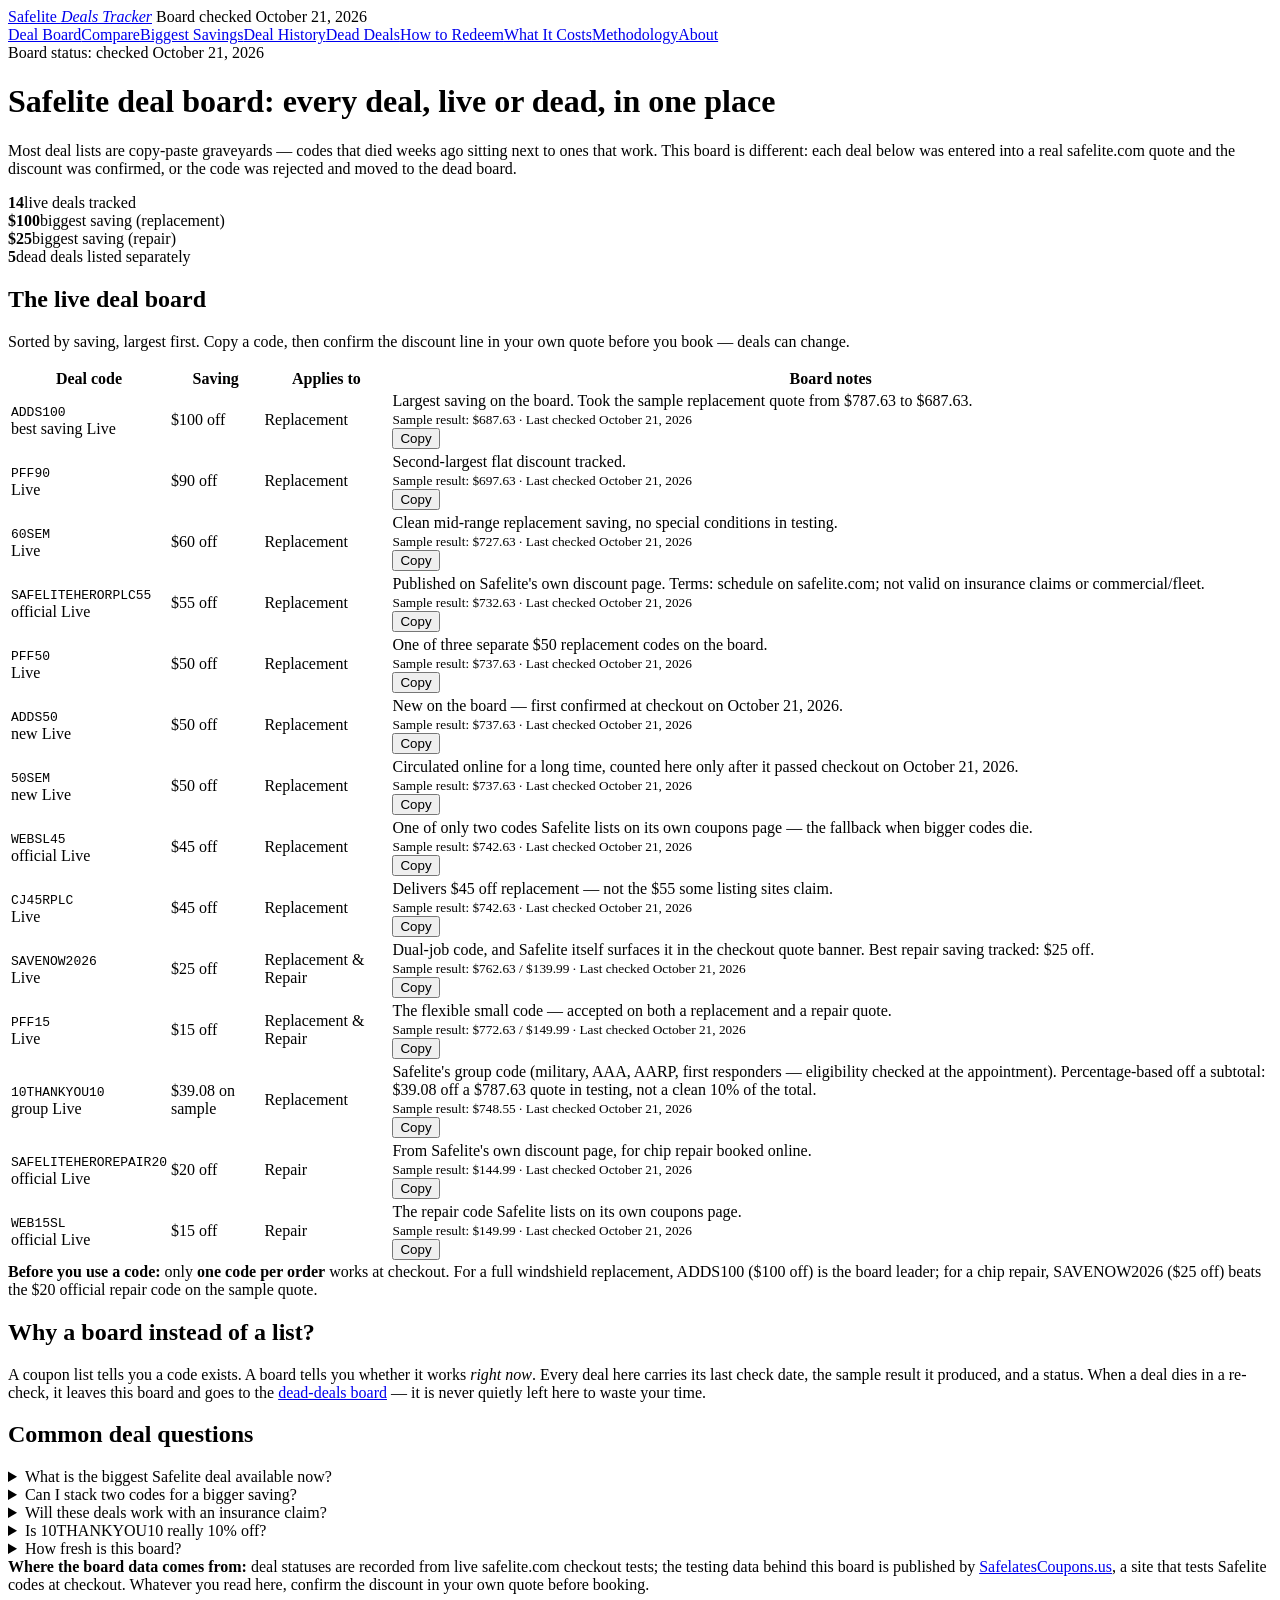
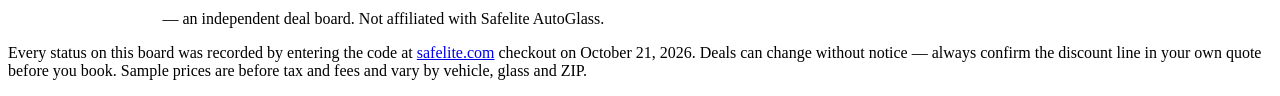
==== index.html @ 3c15b15b "Add index.html" ====
<!DOCTYPE html>
<html lang="en"><head><meta charset="UTF-8"><meta name="viewport" content="width=device-width,initial-scale=1">
<title>Safelite Deals Tracker (October 2026): 14 Live Deals, Board Checked Oct 21</title><meta name="description" content="Live Safelite deal board: 14 deals confirmed at safelite.com checkout on October 21, 2026 — up to $100 off replacement, $25 off repair — plus the 5 dead deals to skip.">
<link rel="canonical" href="https://YOUR-PROJECT.pages.dev/index.html"><meta property="og:type" content="website">
<meta property="og:title" content="Safelite Deals Tracker (October 2026): 14 Live Deals, Board Checked Oct 21"><meta property="og:description" content="Live Safelite deal board: 14 deals confirmed at safelite.com checkout on October 21, 2026 — up to $100 off replacement, $25 off repair — plus the 5 dead deals to skip.">
<meta property="og:url" content="https://YOUR-PROJECT.pages.dev/index.html"><link rel="stylesheet" href="style.css"><script type="application/ld+json">{"@context": "https://schema.org", "@type": "FAQPage", "mainEntity": [{"@type": "Question", "name": "What is the biggest Safelite deal available now?", "acceptedAnswer": {"@type": "Answer", "text": "ADDS100, tracked at $100 off a replacement quote on October 21, 2026. For chip repair the top tracked deal is SAVENOW2026 at $25 off."}}, {"@type": "Question", "name": "How many Safelite deals on this board are actually live?", "acceptedAnswer": {"@type": "Answer", "text": "14 deals showed a discount at safelite.com checkout in the latest check on October 21, 2026. Five other widely listed codes were rejected, and they sit on the dead-deals board."}}, {"@type": "Question", "name": "Can a Safelite promo code be used with insurance?", "acceptedAnswer": {"@type": "Answer", "text": "No. The promo field appears in the insurance flow, but Safelite's offer terms say codes are not valid on insurance claims. Deals apply when you pay on your own and schedule on safelite.com."}}, {"@type": "Question", "name": "Can two Safelite codes be combined?", "acceptedAnswer": {"@type": "Answer", "text": "No \u2014 checkout accepts one code per order, so the board ranks each deal on its own. Pick the single largest deal for your job."}}, {"@type": "Question", "name": "Why was my Safelite code rejected?", "acceptedAnswer": {"@type": "Answer", "text": "Either the deal has died, it does not match your service type, or you are on the insurance path where codes do not work. Switch to pay-on-my-own and try the next live deal."}}, {"@type": "Question", "name": "Is the 10THANKYOU10 code really 10% off?", "acceptedAnswer": {"@type": "Answer", "text": "In checkout testing it took $39.08 off a $787.63 quote \u2014 a subtotal-based saving of about 5%, not a clean 10% of the total. It is Safelite's group code for military, AAA, AARP and first responders."}}, {"@type": "Question", "name": "Does the $35 chip repair deal apply automatically?", "acceptedAnswer": {"@type": "Answer", "text": "In testing on October 17 and October 21, 2026 it did not auto-apply in either booking flow. The board lists it as unconfirmed rather than as a live deal."}}, {"@type": "Question", "name": "How often is the deal board re-checked?", "acceptedAnswer": {"@type": "Answer", "text": "The board is re-checked every two days: every code is entered at safelite.com checkout again and statuses are updated. The current board reflects the October 21, 2026 check."}}]}</script></head>
<body><div class="topbar"><div class="wrap tbar"><a class="brand" href="index.html">Safelite <em>Deals Tracker</em></a>
<span class="pulse"><span class="dot"></span>Board checked October 21, 2026</span><nav class="menu"><a href="index.html">Deal Board</a><a href="deal-comparison.html">Compare</a><a href="biggest-savings.html">Biggest Savings</a><a href="deal-history.html">Deal History</a><a href="dead-deals.html">Dead Deals</a><a href="redeem.html">How to Redeem</a><a href="costs.html">What It Costs</a><a href="methodology.html">Methodology</a><a href="about.html">About</a></nav></div></div>
<div class="hero"><div class="wrap">
<span class="pulse"><span class="dot"></span>Board status: checked October 21, 2026</span>
<h1>Safelite deal board: every deal, live or dead, in one place</h1>
<p>Most deal lists are copy-paste graveyards — codes that died weeks ago sitting next to ones that work. This board is different: each deal below was entered into a real safelite.com quote and the discount was confirmed, or the code was rejected and moved to the dead board.</p>
<div class="stats">
<div class="stat"><b>14</b><span>live deals tracked</span></div>
<div class="stat"><b>$100</b><span>biggest saving (replacement)</span></div>
<div class="stat"><b>$25</b><span>biggest saving (repair)</span></div>
<div class="stat"><b>5</b><span>dead deals listed separately</span></div>
</div></div></div>
<main><div class="wrap">
<section><h2 class="sec">The live deal board</h2>
<p class="sub">Sorted by saving, largest first. Copy a code, then confirm the discount line in your own quote before you book — deals can change.</p>
<div class="board" style="margin-top:14px"><table>
<tr><th>Deal code</th><th>Saving</th><th>Applies to</th><th>Board notes</th></tr>
<tr class="hl"><td><code class="pill">ADDS100</code><br><span class="tag">best saving</span> <span class="status live">Live</span></td>
<td class="save">$100 off</td><td>Replacement</td><td>Largest saving on the board. Took the sample replacement quote from $787.63 to $687.63.<br><small style="color:var(--mut)">Sample result: $687.63 · Last checked October 21, 2026</small><br>
<button class="copybtn" onclick="copyCode(this,'ADDS100')">Copy</button></td></tr>
<tr><td><code class="pill">PFF90</code><br><span class="status live">Live</span></td>
<td class="save">$90 off</td><td>Replacement</td><td>Second-largest flat discount tracked.<br><small style="color:var(--mut)">Sample result: $697.63 · Last checked October 21, 2026</small><br>
<button class="copybtn" onclick="copyCode(this,'PFF90')">Copy</button></td></tr>
<tr><td><code class="pill">60SEM</code><br><span class="status live">Live</span></td>
<td class="save">$60 off</td><td>Replacement</td><td>Clean mid-range replacement saving, no special conditions in testing.<br><small style="color:var(--mut)">Sample result: $727.63 · Last checked October 21, 2026</small><br>
<button class="copybtn" onclick="copyCode(this,'60SEM')">Copy</button></td></tr>
<tr><td><code class="pill">SAFELITEHERORPLC55</code><br><span class="tag">official</span> <span class="status live">Live</span></td>
<td class="save">$55 off</td><td>Replacement</td><td>Published on Safelite's own discount page. Terms: schedule on safelite.com; not valid on insurance claims or commercial/fleet.<br><small style="color:var(--mut)">Sample result: $732.63 · Last checked October 21, 2026</small><br>
<button class="copybtn" onclick="copyCode(this,'SAFELITEHERORPLC55')">Copy</button></td></tr>
<tr><td><code class="pill">PFF50</code><br><span class="status live">Live</span></td>
<td class="save">$50 off</td><td>Replacement</td><td>One of three separate $50 replacement codes on the board.<br><small style="color:var(--mut)">Sample result: $737.63 · Last checked October 21, 2026</small><br>
<button class="copybtn" onclick="copyCode(this,'PFF50')">Copy</button></td></tr>
<tr><td><code class="pill">ADDS50</code><br><span class="tag">new</span> <span class="status live">Live</span></td>
<td class="save">$50 off</td><td>Replacement</td><td>New on the board — first confirmed at checkout on October 21, 2026.<br><small style="color:var(--mut)">Sample result: $737.63 · Last checked October 21, 2026</small><br>
<button class="copybtn" onclick="copyCode(this,'ADDS50')">Copy</button></td></tr>
<tr><td><code class="pill">50SEM</code><br><span class="tag">new</span> <span class="status live">Live</span></td>
<td class="save">$50 off</td><td>Replacement</td><td>Circulated online for a long time, counted here only after it passed checkout on October 21, 2026.<br><small style="color:var(--mut)">Sample result: $737.63 · Last checked October 21, 2026</small><br>
<button class="copybtn" onclick="copyCode(this,'50SEM')">Copy</button></td></tr>
<tr><td><code class="pill">WEBSL45</code><br><span class="tag">official</span> <span class="status live">Live</span></td>
<td class="save">$45 off</td><td>Replacement</td><td>One of only two codes Safelite lists on its own coupons page — the fallback when bigger codes die.<br><small style="color:var(--mut)">Sample result: $742.63 · Last checked October 21, 2026</small><br>
<button class="copybtn" onclick="copyCode(this,'WEBSL45')">Copy</button></td></tr>
<tr><td><code class="pill">CJ45RPLC</code><br><span class="status live">Live</span></td>
<td class="save">$45 off</td><td>Replacement</td><td>Delivers $45 off replacement — not the $55 some listing sites claim.<br><small style="color:var(--mut)">Sample result: $742.63 · Last checked October 21, 2026</small><br>
<button class="copybtn" onclick="copyCode(this,'CJ45RPLC')">Copy</button></td></tr>
<tr><td><code class="pill">SAVENOW2026</code><br><span class="status live">Live</span></td>
<td class="save">$25 off</td><td>Replacement &amp; Repair</td><td>Dual-job code, and Safelite itself surfaces it in the checkout quote banner. Best repair saving tracked: $25 off.<br><small style="color:var(--mut)">Sample result: $762.63 / $139.99 · Last checked October 21, 2026</small><br>
<button class="copybtn" onclick="copyCode(this,'SAVENOW2026')">Copy</button></td></tr>
<tr><td><code class="pill">PFF15</code><br><span class="status live">Live</span></td>
<td class="save">$15 off</td><td>Replacement &amp; Repair</td><td>The flexible small code — accepted on both a replacement and a repair quote.<br><small style="color:var(--mut)">Sample result: $772.63 / $149.99 · Last checked October 21, 2026</small><br>
<button class="copybtn" onclick="copyCode(this,'PFF15')">Copy</button></td></tr>
<tr><td><code class="pill">10THANKYOU10</code><br><span class="tag">group</span> <span class="status live">Live</span></td>
<td class="save">$39.08 on sample</td><td>Replacement</td><td>Safelite's group code (military, AAA, AARP, first responders — eligibility checked at the appointment). Percentage-based off a subtotal: $39.08 off a $787.63 quote in testing, not a clean 10% of the total.<br><small style="color:var(--mut)">Sample result: $748.55 · Last checked October 21, 2026</small><br>
<button class="copybtn" onclick="copyCode(this,'10THANKYOU10')">Copy</button></td></tr>
<tr><td><code class="pill">SAFELITEHEROREPAIR20</code><br><span class="tag">official</span> <span class="status live">Live</span></td>
<td class="save">$20 off</td><td>Repair</td><td>From Safelite's own discount page, for chip repair booked online.<br><small style="color:var(--mut)">Sample result: $144.99 · Last checked October 21, 2026</small><br>
<button class="copybtn" onclick="copyCode(this,'SAFELITEHEROREPAIR20')">Copy</button></td></tr>
<tr><td><code class="pill">WEB15SL</code><br><span class="tag">official</span> <span class="status live">Live</span></td>
<td class="save">$15 off</td><td>Repair</td><td>The repair code Safelite lists on its own coupons page.<br><small style="color:var(--mut)">Sample result: $149.99 · Last checked October 21, 2026</small><br>
<button class="copybtn" onclick="copyCode(this,'WEB15SL')">Copy</button></td></tr>
</table></div></section>
<section><div class="callout"><strong>Before you use a code:</strong> only <strong>one code per order</strong> works at checkout. For a full windshield replacement, ADDS100 ($100 off) is the board leader; for a chip repair, SAVENOW2026 ($25 off) beats the $20 official repair code on the sample quote.</div></section>
<section><h2 class="sec">Why a board instead of a list?</h2>
<p class="sub">A coupon list tells you a code exists. A board tells you whether it works <em>right now</em>. Every deal here carries its last check date, the sample result it produced, and a status. When a deal dies in a re-check, it leaves this board and goes to the <a href="dead-deals.html">dead-deals board</a> — it is never quietly left here to waste your time.</p></section>
<section><h2 class="sec">Common deal questions</h2>
<details><summary>What is the biggest Safelite deal available now?</summary><p>ADDS100 at $100 off replacement — the largest saving tracked on October 21, 2026. For chip repair, SAVENOW2026 at $25 off is the top deal.</p></details>
<details><summary>Can I stack two codes for a bigger saving?</summary><p>No. Safelite checkout accepts one code per order, which is why the board ranks deals individually instead of suggesting combinations.</p></details>
<details><summary>Will these deals work with an insurance claim?</summary><p>No — Safelite's offer terms exclude insurance claims (and commercial/fleet work). The deals on this board apply when you pay on your own and schedule on safelite.com.</p></details>
<details><summary>Is 10THANKYOU10 really 10% off?</summary><p>Not of the full total. In checkout testing it removed $39.08 from a $787.63 quote (about 5%, subtotal-based). It is Safelite's group code for military, AAA, AARP and first responders; eligibility is checked at the appointment.</p></details>
<details><summary>How fresh is this board?</summary><p>It reflects the October 21, 2026 re-check and is refreshed every two days. A deal's status can change between checks, so always confirm the discount in your own quote.</p></details></section>
<section><div class="src"><strong>Where the board data comes from:</strong> deal statuses are recorded from live safelite.com checkout tests; the testing data behind this board is published by <a href="https://safelatescoupons.us" rel="nofollow noopener" target="_blank">SafelatesCoupons.us</a>, a site that tests Safelite codes at checkout. Whatever you read here, confirm the discount in your own quote before booking.</div></section>
</div></main>
<footer class="site"><div class="wrap">
<p><strong style="color:#fff">Safelite Deals Tracker</strong> — an independent deal board. Not affiliated with Safelite AutoGlass.</p>
<p>Every status on this board was recorded by entering the code at <a href="https://www.safelite.com" rel="nofollow noopener" target="_blank">safelite.com</a> checkout on October 21, 2026. Deals can change without notice — always confirm the discount line in your own quote before you book. Sample prices are before tax and fees and vary by vehicle, glass and ZIP.</p>
</div></footer><script src="app.js"></script></body></html>
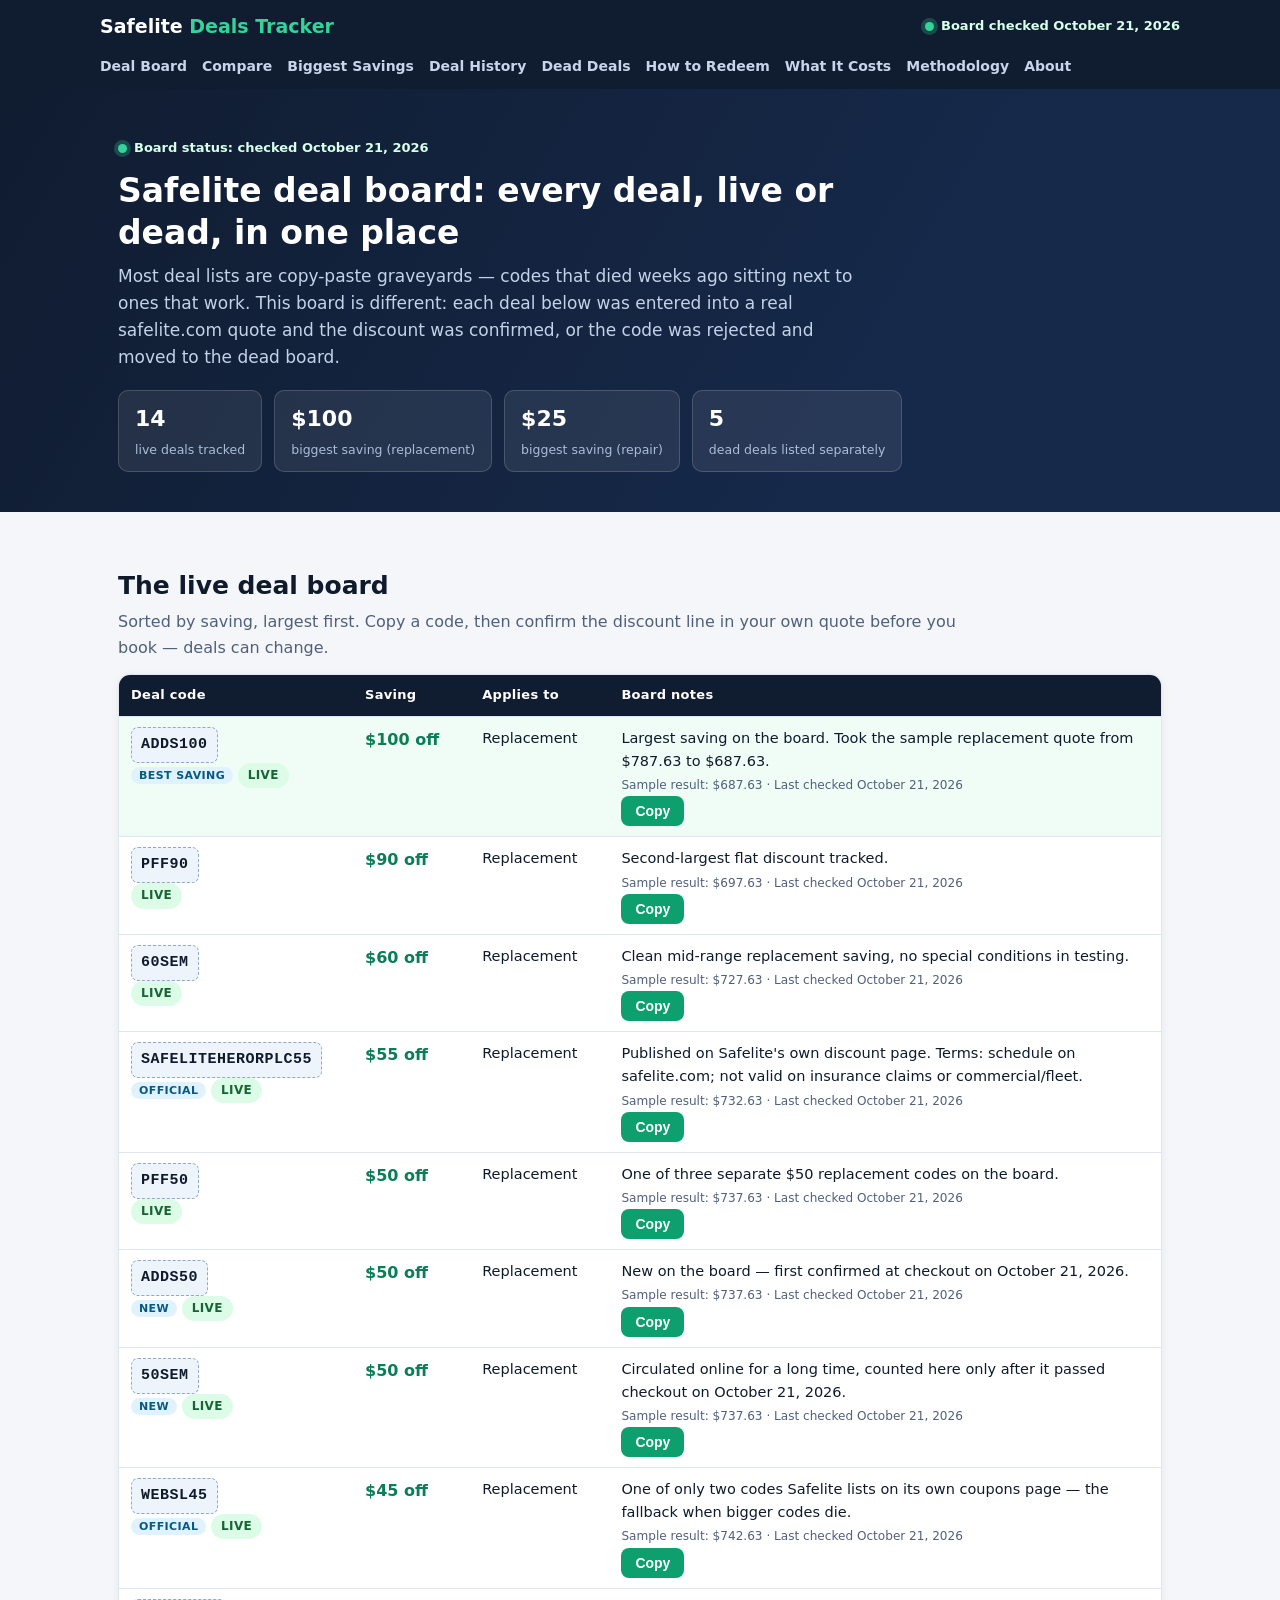
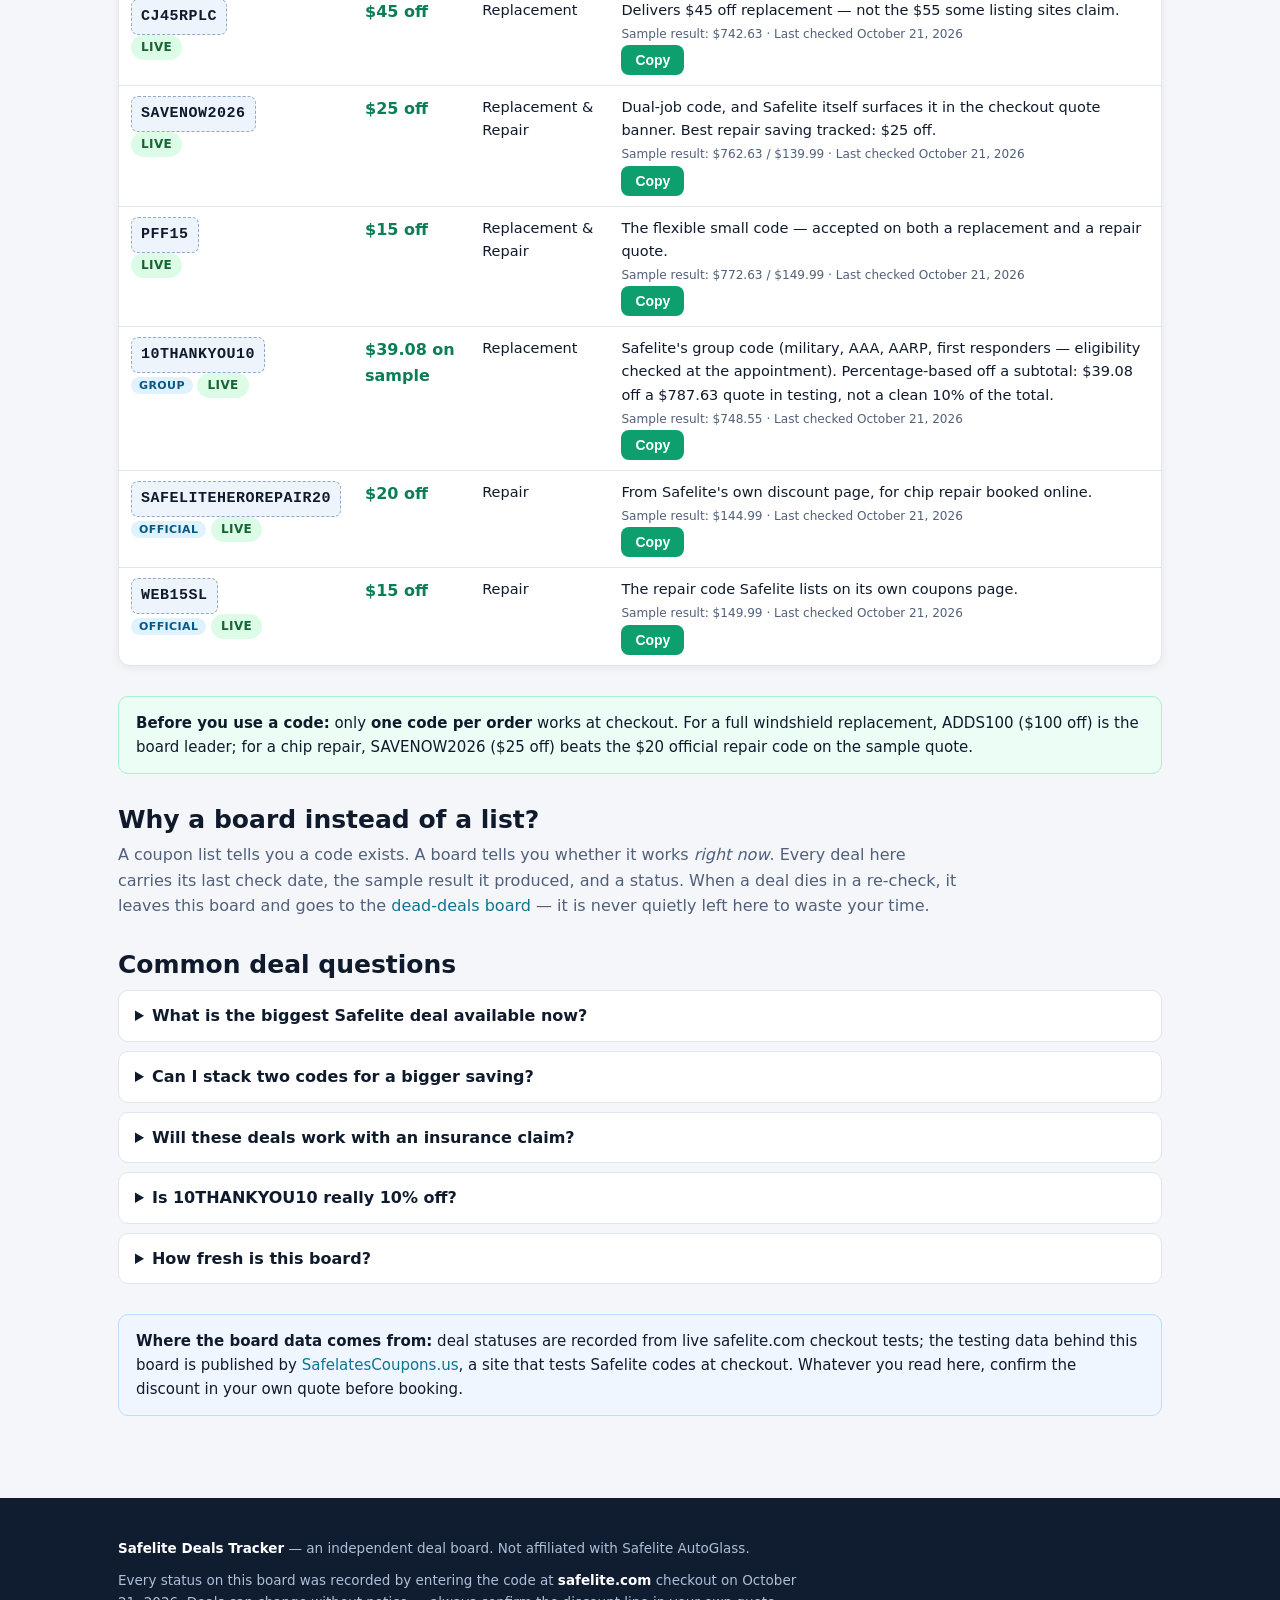
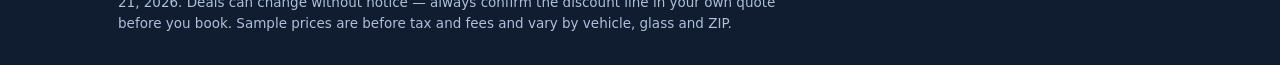
==== commit d9dfcab3: "Update index.html" ====
--- a/index.html
+++ b/index.html
@@ -1,9 +1,9 @@
 <!DOCTYPE html>
 <html lang="en"><head><meta charset="UTF-8"><meta name="viewport" content="width=device-width,initial-scale=1">
 <title>Safelite Deals Tracker (October 2026): 14 Live Deals, Board Checked Oct 21</title><meta name="description" content="Live Safelite deal board: 14 deals confirmed at safelite.com checkout on October 21, 2026 — up to $100 off replacement, $25 off repair — plus the 5 dead deals to skip.">
-<link rel="canonical" href="https://YOUR-PROJECT.pages.dev/index.html"><meta property="og:type" content="website">
+<link rel="canonical" href="https://safelite-deals-tracker.pages.dev/index.html"><meta property="og:type" content="website">
 <meta property="og:title" content="Safelite Deals Tracker (October 2026): 14 Live Deals, Board Checked Oct 21"><meta property="og:description" content="Live Safelite deal board: 14 deals confirmed at safelite.com checkout on October 21, 2026 — up to $100 off replacement, $25 off repair — plus the 5 dead deals to skip.">
-<meta property="og:url" content="https://YOUR-PROJECT.pages.dev/index.html"><link rel="stylesheet" href="style.css"><script type="application/ld+json">{"@context": "https://schema.org", "@type": "FAQPage", "mainEntity": [{"@type": "Question", "name": "What is the biggest Safelite deal available now?", "acceptedAnswer": {"@type": "Answer", "text": "ADDS100, tracked at $100 off a replacement quote on October 21, 2026. For chip repair the top tracked deal is SAVENOW2026 at $25 off."}}, {"@type": "Question", "name": "How many Safelite deals on this board are actually live?", "acceptedAnswer": {"@type": "Answer", "text": "14 deals showed a discount at safelite.com checkout in the latest check on October 21, 2026. Five other widely listed codes were rejected, and they sit on the dead-deals board."}}, {"@type": "Question", "name": "Can a Safelite promo code be used with insurance?", "acceptedAnswer": {"@type": "Answer", "text": "No. The promo field appears in the insurance flow, but Safelite's offer terms say codes are not valid on insurance claims. Deals apply when you pay on your own and schedule on safelite.com."}}, {"@type": "Question", "name": "Can two Safelite codes be combined?", "acceptedAnswer": {"@type": "Answer", "text": "No \u2014 checkout accepts one code per order, so the board ranks each deal on its own. Pick the single largest deal for your job."}}, {"@type": "Question", "name": "Why was my Safelite code rejected?", "acceptedAnswer": {"@type": "Answer", "text": "Either the deal has died, it does not match your service type, or you are on the insurance path where codes do not work. Switch to pay-on-my-own and try the next live deal."}}, {"@type": "Question", "name": "Is the 10THANKYOU10 code really 10% off?", "acceptedAnswer": {"@type": "Answer", "text": "In checkout testing it took $39.08 off a $787.63 quote \u2014 a subtotal-based saving of about 5%, not a clean 10% of the total. It is Safelite's group code for military, AAA, AARP and first responders."}}, {"@type": "Question", "name": "Does the $35 chip repair deal apply automatically?", "acceptedAnswer": {"@type": "Answer", "text": "In testing on October 17 and October 21, 2026 it did not auto-apply in either booking flow. The board lists it as unconfirmed rather than as a live deal."}}, {"@type": "Question", "name": "How often is the deal board re-checked?", "acceptedAnswer": {"@type": "Answer", "text": "The board is re-checked every two days: every code is entered at safelite.com checkout again and statuses are updated. The current board reflects the October 21, 2026 check."}}]}</script></head>
+<meta property="og:url" content="https://safelite-deals-tracker.pages.dev/index.html"><link rel="stylesheet" href="style.css"><script type="application/ld+json">{"@context": "https://schema.org", "@type": "FAQPage", "mainEntity": [{"@type": "Question", "name": "What is the biggest Safelite deal available now?", "acceptedAnswer": {"@type": "Answer", "text": "ADDS100, tracked at $100 off a replacement quote on October 21, 2026. For chip repair the top tracked deal is SAVENOW2026 at $25 off."}}, {"@type": "Question", "name": "How many Safelite deals on this board are actually live?", "acceptedAnswer": {"@type": "Answer", "text": "14 deals showed a discount at safelite.com checkout in the latest check on October 21, 2026. Five other widely listed codes were rejected, and they sit on the dead-deals board."}}, {"@type": "Question", "name": "Can a Safelite promo code be used with insurance?", "acceptedAnswer": {"@type": "Answer", "text": "No. The promo field appears in the insurance flow, but Safelite's offer terms say codes are not valid on insurance claims. Deals apply when you pay on your own and schedule on safelite.com."}}, {"@type": "Question", "name": "Can two Safelite codes be combined?", "acceptedAnswer": {"@type": "Answer", "text": "No \u2014 checkout accepts one code per order, so the board ranks each deal on its own. Pick the single largest deal for your job."}}, {"@type": "Question", "name": "Why was my Safelite code rejected?", "acceptedAnswer": {"@type": "Answer", "text": "Either the deal has died, it does not match your service type, or you are on the insurance path where codes do not work. Switch to pay-on-my-own and try the next live deal."}}, {"@type": "Question", "name": "Is the 10THANKYOU10 code really 10% off?", "acceptedAnswer": {"@type": "Answer", "text": "In checkout testing it took $39.08 off a $787.63 quote \u2014 a subtotal-based saving of about 5%, not a clean 10% of the total. It is Safelite's group code for military, AAA, AARP and first responders."}}, {"@type": "Question", "name": "Does the $35 chip repair deal apply automatically?", "acceptedAnswer": {"@type": "Answer", "text": "In testing on October 17 and October 21, 2026 it did not auto-apply in either booking flow. The board lists it as unconfirmed rather than as a live deal."}}, {"@type": "Question", "name": "How often is the deal board re-checked?", "acceptedAnswer": {"@type": "Answer", "text": "The board is re-checked every two days: every code is entered at safelite.com checkout again and statuses are updated. The current board reflects the October 21, 2026 check."}}]}</script></head>
 <body><div class="topbar"><div class="wrap tbar"><a class="brand" href="index.html">Safelite <em>Deals Tracker</em></a>
 <span class="pulse"><span class="dot"></span>Board checked October 21, 2026</span><nav class="menu"><a href="index.html">Deal Board</a><a href="deal-comparison.html">Compare</a><a href="biggest-savings.html">Biggest Savings</a><a href="deal-history.html">Deal History</a><a href="dead-deals.html">Dead Deals</a><a href="redeem.html">How to Redeem</a><a href="costs.html">What It Costs</a><a href="methodology.html">Methodology</a><a href="about.html">About</a></nav></div></div>
 <div class="hero"><div class="wrap">
--- a/style.css
+++ b/style.css
@@ -0,0 +1,57 @@
+
+:root{--ink:#0f1b2d;--mut:#51607a;--bg:#f4f6f9;--card:#fff;--line:#dfe6ef;
+--emer:#0e9f6e;--emer-d:#0b7d57;--teal:#0e7490;--amber:#b45309;--red:#dc2626;
+--dark:#101c30;--dark2:#16294a;--radius:12px}
+*{box-sizing:border-box;margin:0;padding:0}
+body{font-family:Inter,'Segoe UI',system-ui,-apple-system,Arial,sans-serif;color:var(--ink);background:var(--bg);line-height:1.6}
+a{color:var(--teal);text-decoration:none}a:hover{text-decoration:underline}
+.wrap{max-width:1080px;margin:0 auto;padding:0 18px}
+.topbar{background:var(--dark);color:#fff;position:sticky;top:0;z-index:50}
+.tbar{display:flex;align-items:center;justify-content:space-between;gap:14px;padding:11px 0;flex-wrap:wrap}
+.brand{font-size:19px;font-weight:800;color:#fff}.brand em{font-style:normal;color:#34d399}
+nav.menu{display:flex;gap:15px;flex-wrap:wrap;font-size:14px}
+nav.menu a{color:#c7d5ea;font-weight:600}
+.pulse{display:inline-flex;align-items:center;gap:7px;font-size:13px;font-weight:700;color:#d7ffe9}
+.dot{width:9px;height:9px;border-radius:50%;background:#34d399;box-shadow:0 0 0 4px rgba(52,211,153,.25)}
+.hero{background:linear-gradient(120deg,var(--dark) 0%,var(--dark2) 70%);color:#fff;padding:46px 0 40px}
+.hero h1{font-size:33px;line-height:1.25;max-width:800px;margin:10px 0}
+.hero p{color:#c3d2e8;max-width:740px;font-size:17px}
+.hero .stats{display:flex;gap:12px;flex-wrap:wrap;margin-top:18px}
+.stat{background:rgba(255,255,255,.08);border:1px solid rgba(255,255,255,.16);border-radius:10px;padding:10px 16px}
+.stat b{display:block;font-size:22px;color:#fff}.stat span{font-size:12.5px;color:#a9bdd8}
+main{padding:28px 0 8px}
+section{margin:30px 0}
+h2.sec{font-size:25px;margin-bottom:6px;line-height:1.3}
+h3{font-size:18px;margin:18px 0 6px}
+p.sub{color:var(--mut);max-width:840px}
+.board{background:var(--card);border:1px solid var(--line);border-radius:var(--radius);overflow:hidden;box-shadow:0 2px 10px rgba(16,28,48,.06)}
+table{width:100%;border-collapse:collapse;font-size:14.5px}
+th{background:var(--dark);color:#fff;text-align:left;padding:10px 12px;font-size:13px;letter-spacing:.3px}
+td{padding:10px 12px;border-top:1px solid var(--line);vertical-align:top}
+tr.hl td{background:#f0fdf6}
+code.pill{display:inline-block;font-weight:800;letter-spacing:.5px;background:#eef4fb;border:1px dashed #8fa9c7;border-radius:7px;padding:5px 9px;font-size:15px}
+.save{font-weight:800;color:var(--emer-d);font-size:16px}
+.status{display:inline-block;font-size:12px;font-weight:800;padding:3px 10px;border-radius:999px;text-transform:uppercase;letter-spacing:.4px}
+.status.live{background:#dcfce7;color:#166534}
+.status.dead{background:#fee2e2;color:#991b1b}
+.status.note{background:#fef3c7;color:#92400e}
+.tag{font-size:11px;font-weight:800;background:#e0f2fe;color:#075985;padding:2px 8px;border-radius:999px;text-transform:uppercase;letter-spacing:.4px}
+.lead{display:grid;grid-template-columns:repeat(auto-fill,minmax(240px,1fr));gap:14px;margin:16px 0}
+.rank{background:var(--card);border:1px solid var(--line);border-radius:var(--radius);padding:16px}
+.rank .n{font-size:13px;font-weight:800;color:var(--mut);text-transform:uppercase;letter-spacing:.5px}
+.rank .v{font-size:30px;font-weight:800;color:var(--ink)}
+.rank p{font-size:14px;color:var(--mut)}
+details{background:var(--card);border:1px solid var(--line);border-radius:10px;padding:12px 16px;margin:9px 0}
+details summary{font-weight:700;cursor:pointer}
+details p{margin-top:6px;font-size:15px;color:#33424f}
+.callout{background:#ecfdf5;border:1px solid #a7f3d0;border-radius:10px;padding:14px 17px;font-size:15px}
+.warn{background:#fffbeb;border:1px solid #fcd34d;border-radius:10px;padding:14px 17px;font-size:15px}
+.src{background:#eff6ff;border:1px solid #bfdbfe;border-radius:10px;padding:14px 17px;font-size:15px}
+ol.steps,ul.tight{margin:10px 0 10px 22px}ol.steps li,ul.tight li{margin:7px 0}
+.copybtn{background:var(--emer);color:#fff;border:0;font-weight:700;padding:7px 14px;border-radius:8px;cursor:pointer;font-size:14px}
+.copybtn:hover{background:var(--emer-d)}.copybtn.done{background:var(--teal)}
+footer.site{background:var(--dark);color:#aebfd9;margin-top:44px;padding:30px 0}
+footer.site a{color:#fff;font-weight:600}
+footer.site p{font-size:13.5px;max-width:700px;margin-top:10px}
+.crumb{font-size:13px;color:var(--mut);margin:4px 0 10px}
+@media(max-width:640px){.hero h1{font-size:26px}h2.sec{font-size:21px}}
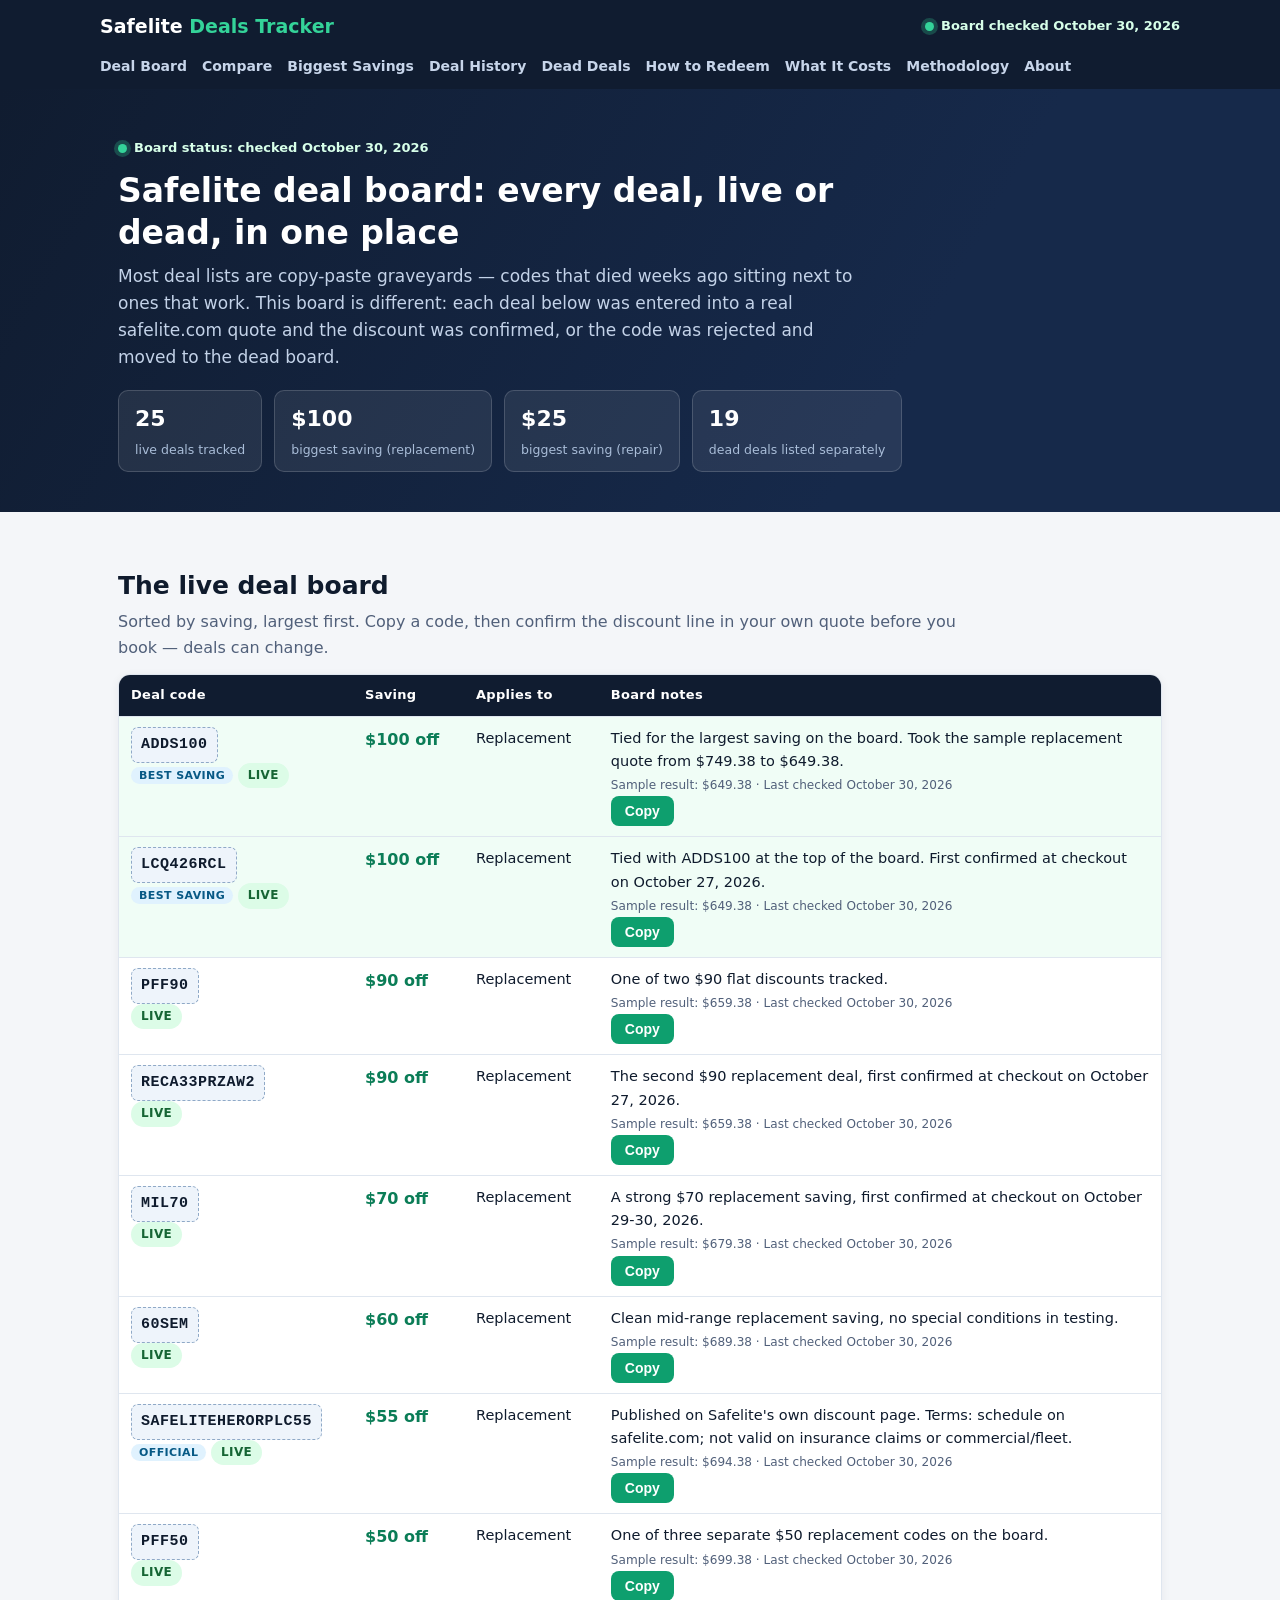
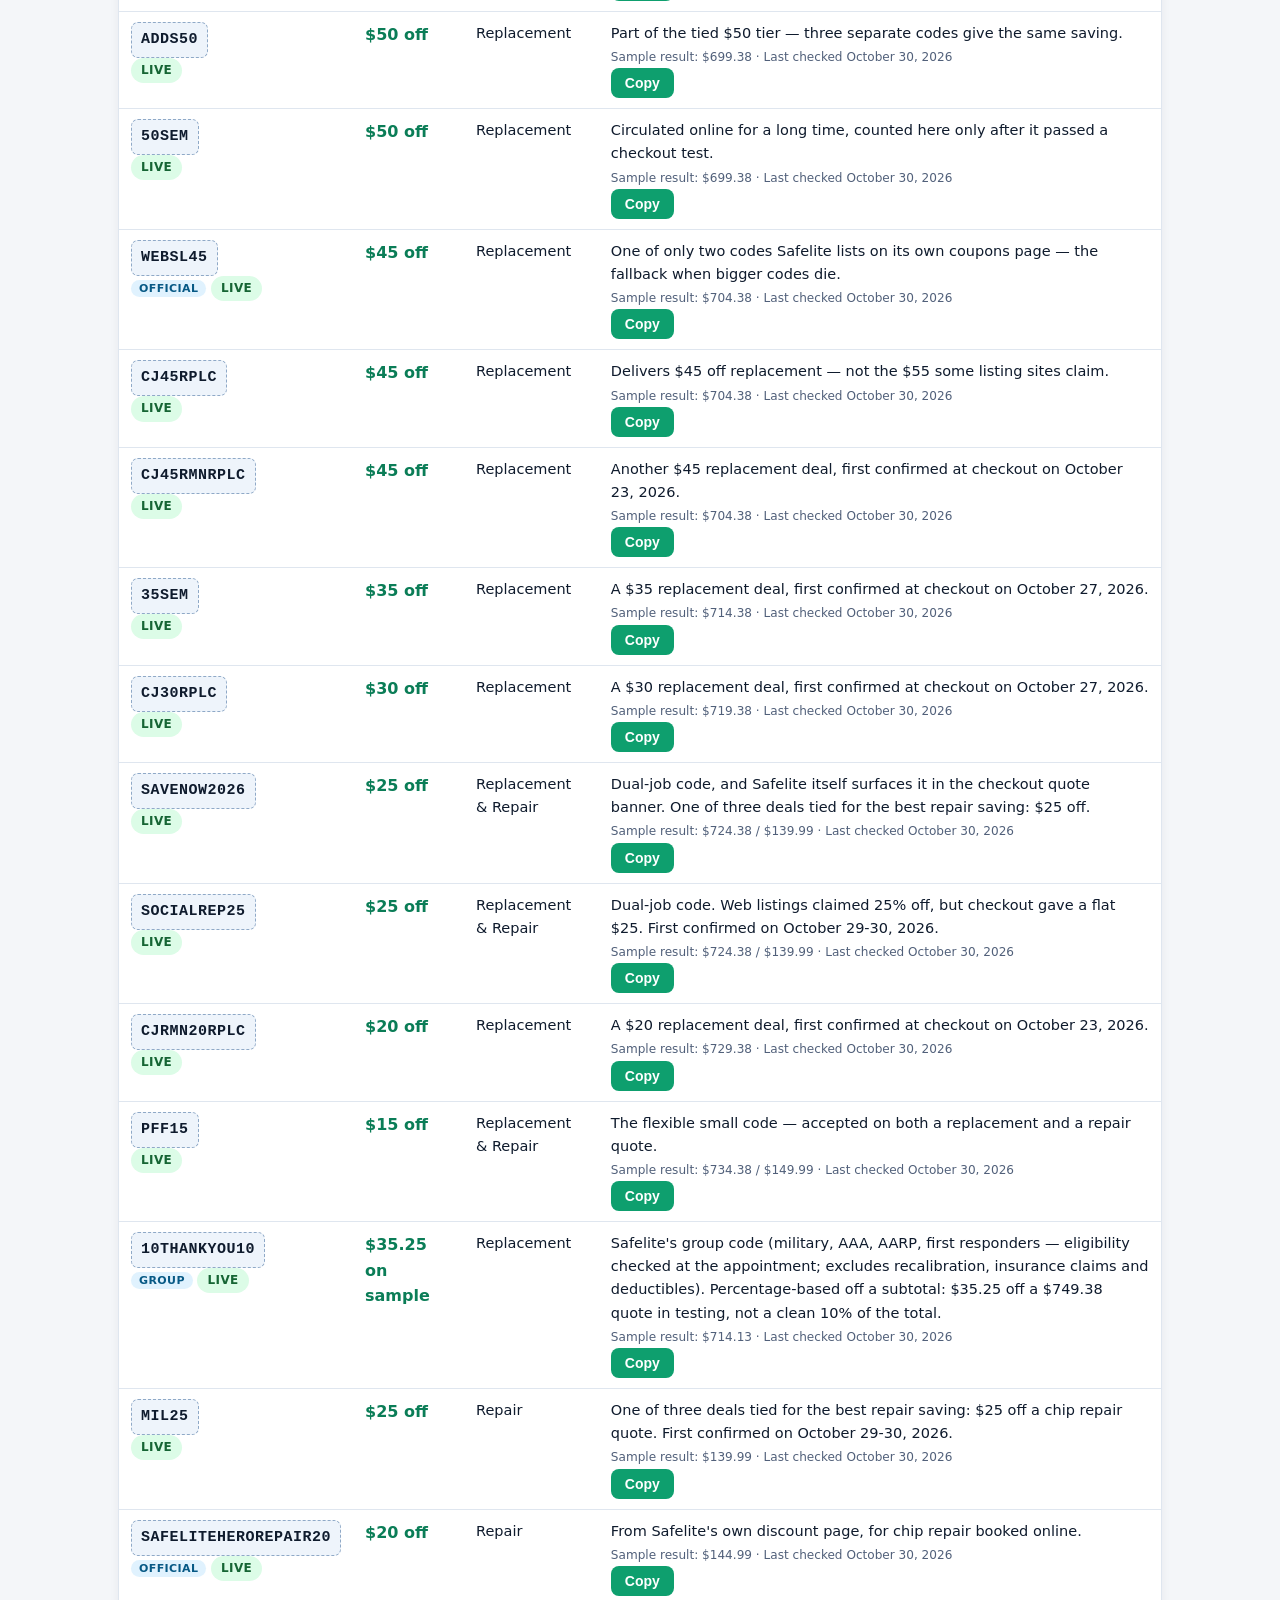
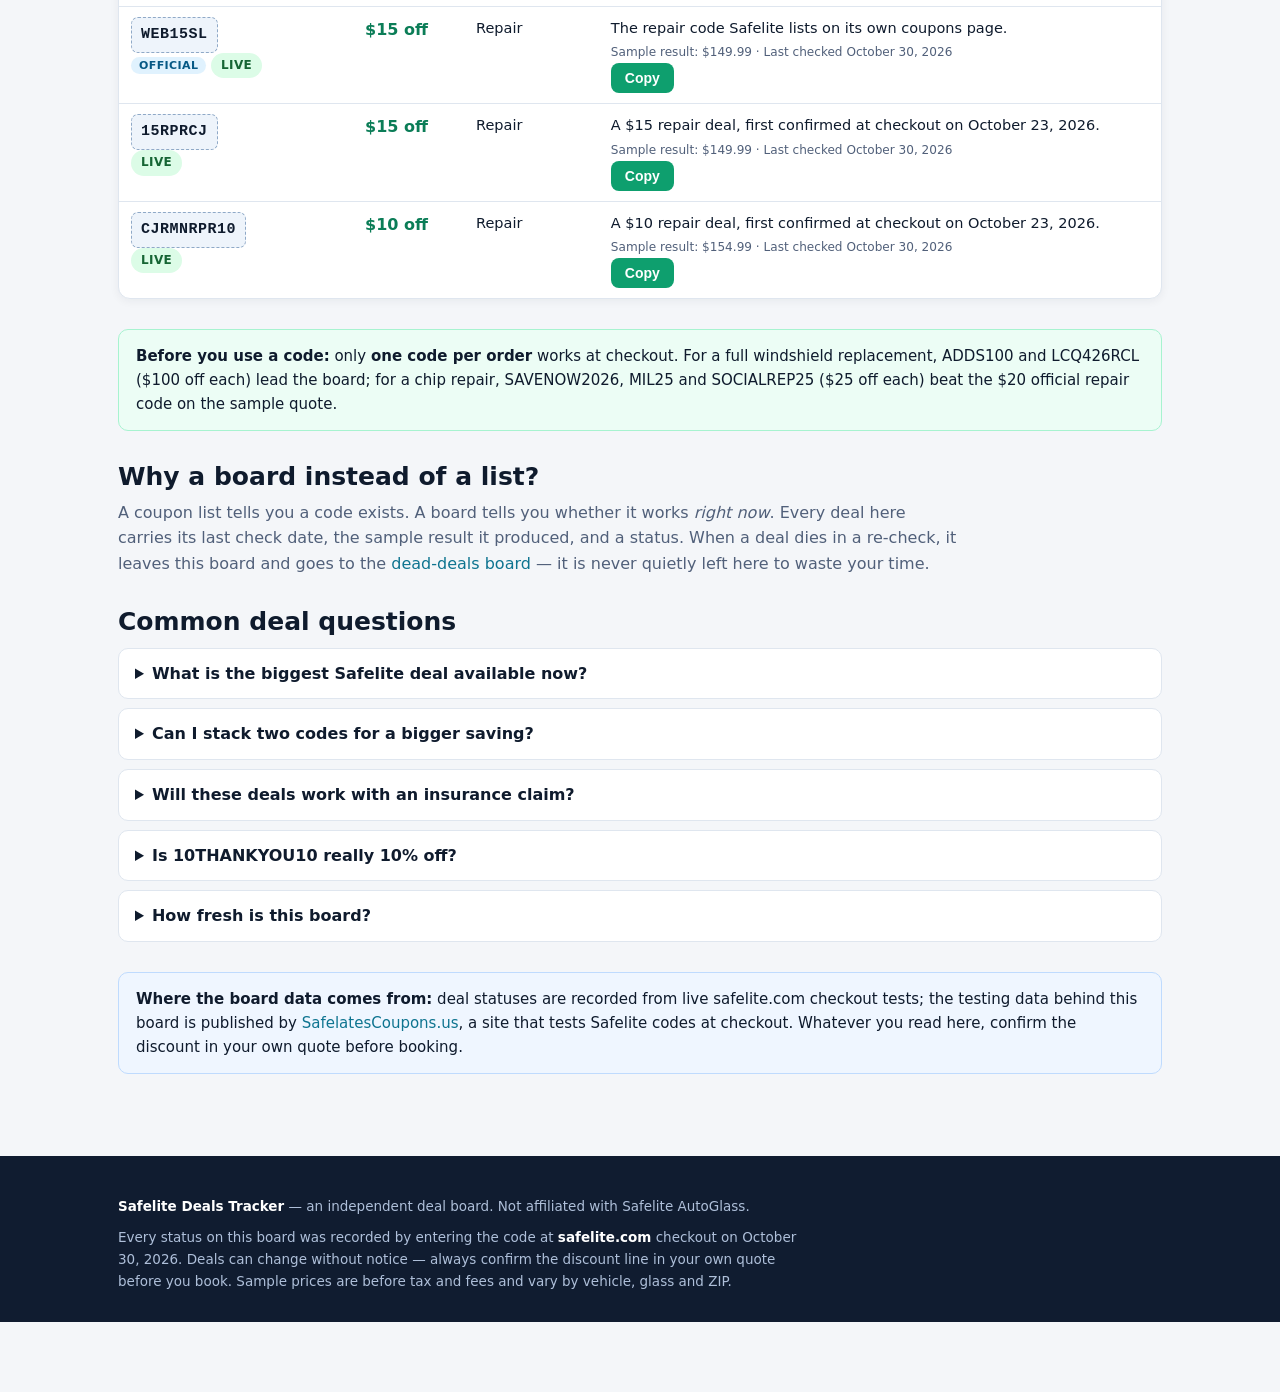
==== commit 33c4481c: "Update index.html" ====
--- a/index.html
+++ b/index.html
@@ -1,20 +1,21 @@
 <!DOCTYPE html>
 <html lang="en"><head><meta charset="UTF-8"><meta name="viewport" content="width=device-width,initial-scale=1">
-<title>Safelite Deals Tracker (October 2026): 14 Live Deals, Board Checked Oct 21</title><meta name="description" content="Live Safelite deal board: 14 deals confirmed at safelite.com checkout on October 21, 2026 — up to $100 off replacement, $25 off repair — plus the 5 dead deals to skip.">
+<meta name="google-site-verification" content="UyJAafkkXJoHeMKJTcw36WCvDxJXHL03BKUEEzsuYdc" />
+<title>Safelite Deals Tracker (October 2026): 25 Live Deals, Board Checked Oct 30</title><meta name="description" content="Live Safelite deal board: 25 deals confirmed at safelite.com checkout on October 30, 2026 — up to $100 off replacement, $25 off repair — plus the 19 dead deals to skip.">
 <link rel="canonical" href="https://safelite-deals-tracker.pages.dev/index.html"><meta property="og:type" content="website">
-<meta property="og:title" content="Safelite Deals Tracker (October 2026): 14 Live Deals, Board Checked Oct 21"><meta property="og:description" content="Live Safelite deal board: 14 deals confirmed at safelite.com checkout on October 21, 2026 — up to $100 off replacement, $25 off repair — plus the 5 dead deals to skip.">
-<meta property="og:url" content="https://safelite-deals-tracker.pages.dev/index.html"><link rel="stylesheet" href="style.css"><script type="application/ld+json">{"@context": "https://schema.org", "@type": "FAQPage", "mainEntity": [{"@type": "Question", "name": "What is the biggest Safelite deal available now?", "acceptedAnswer": {"@type": "Answer", "text": "ADDS100, tracked at $100 off a replacement quote on October 21, 2026. For chip repair the top tracked deal is SAVENOW2026 at $25 off."}}, {"@type": "Question", "name": "How many Safelite deals on this board are actually live?", "acceptedAnswer": {"@type": "Answer", "text": "14 deals showed a discount at safelite.com checkout in the latest check on October 21, 2026. Five other widely listed codes were rejected, and they sit on the dead-deals board."}}, {"@type": "Question", "name": "Can a Safelite promo code be used with insurance?", "acceptedAnswer": {"@type": "Answer", "text": "No. The promo field appears in the insurance flow, but Safelite's offer terms say codes are not valid on insurance claims. Deals apply when you pay on your own and schedule on safelite.com."}}, {"@type": "Question", "name": "Can two Safelite codes be combined?", "acceptedAnswer": {"@type": "Answer", "text": "No \u2014 checkout accepts one code per order, so the board ranks each deal on its own. Pick the single largest deal for your job."}}, {"@type": "Question", "name": "Why was my Safelite code rejected?", "acceptedAnswer": {"@type": "Answer", "text": "Either the deal has died, it does not match your service type, or you are on the insurance path where codes do not work. Switch to pay-on-my-own and try the next live deal."}}, {"@type": "Question", "name": "Is the 10THANKYOU10 code really 10% off?", "acceptedAnswer": {"@type": "Answer", "text": "In checkout testing it took $39.08 off a $787.63 quote \u2014 a subtotal-based saving of about 5%, not a clean 10% of the total. It is Safelite's group code for military, AAA, AARP and first responders."}}, {"@type": "Question", "name": "Does the $35 chip repair deal apply automatically?", "acceptedAnswer": {"@type": "Answer", "text": "In testing on October 17 and October 21, 2026 it did not auto-apply in either booking flow. The board lists it as unconfirmed rather than as a live deal."}}, {"@type": "Question", "name": "How often is the deal board re-checked?", "acceptedAnswer": {"@type": "Answer", "text": "The board is re-checked every two days: every code is entered at safelite.com checkout again and statuses are updated. The current board reflects the October 21, 2026 check."}}]}</script></head>
+<meta property="og:title" content="Safelite Deals Tracker (October 2026): 25 Live Deals, Board Checked Oct 30"><meta property="og:description" content="Live Safelite deal board: 25 deals confirmed at safelite.com checkout on October 30, 2026 — up to $100 off replacement, $25 off repair — plus the 19 dead deals to skip.">
+<meta property="og:url" content="https://safelite-deals-tracker.pages.dev/index.html"><link rel="stylesheet" href="style.css"><script type="application/ld+json">{"@context": "https://schema.org", "@type": "FAQPage", "mainEntity": [{"@type": "Question", "name": "What is the biggest Safelite deal available now?", "acceptedAnswer": {"@type": "Answer", "text": "ADDS100 and LCQ426RCL, tied at $100 off a replacement quote on October 30, 2026. For chip repair the top tracked deals are SAVENOW2026, MIL25 and SOCIALREP25 at $25 off."}}, {"@type": "Question", "name": "How many Safelite deals on this board are actually live?", "acceptedAnswer": {"@type": "Answer", "text": "25 deals showed a discount at safelite.com checkout in the latest check on October 30, 2026. Nineteen other widely listed codes were rejected, and they sit on the dead-deals board."}}, {"@type": "Question", "name": "Can a Safelite promo code be used with insurance?", "acceptedAnswer": {"@type": "Answer", "text": "No. The promo field appears in the insurance flow, but Safelite's offer terms say codes are not valid on insurance claims. Deals apply when you pay on your own and schedule on safelite.com."}}, {"@type": "Question", "name": "Can two Safelite codes be combined?", "acceptedAnswer": {"@type": "Answer", "text": "No \u2014 checkout accepts one code per order, so the board ranks each deal on its own. Pick the single largest deal for your job."}}, {"@type": "Question", "name": "Why was my Safelite code rejected?", "acceptedAnswer": {"@type": "Answer", "text": "Either the deal has died, it does not match your service type, or you are on the insurance path where codes do not work. Switch to pay-on-my-own and try the next live deal."}}, {"@type": "Question", "name": "Is the 10THANKYOU10 code really 10% off?", "acceptedAnswer": {"@type": "Answer", "text": "In checkout testing it took $35.25 off a $749.38 quote \u2014 a subtotal-based saving, not a clean 10% of the total. It is Safelite's group code for military, AAA, AARP and first responders."}}, {"@type": "Question", "name": "Does the $35 chip repair deal apply automatically?", "acceptedAnswer": {"@type": "Answer", "text": "In every checkout test through October 30, 2026 it did not auto-apply in either booking flow. The board lists it as unconfirmed rather than as a live deal."}}, {"@type": "Question", "name": "How often is the deal board re-checked?", "acceptedAnswer": {"@type": "Answer", "text": "The board is re-checked regularly: every code is entered at safelite.com checkout again and statuses are updated, and every deal shows its last check date. The current board reflects the October 30, 2026 check."}}]}</script></head>
 <body><div class="topbar"><div class="wrap tbar"><a class="brand" href="index.html">Safelite <em>Deals Tracker</em></a>
-<span class="pulse"><span class="dot"></span>Board checked October 21, 2026</span><nav class="menu"><a href="index.html">Deal Board</a><a href="deal-comparison.html">Compare</a><a href="biggest-savings.html">Biggest Savings</a><a href="deal-history.html">Deal History</a><a href="dead-deals.html">Dead Deals</a><a href="redeem.html">How to Redeem</a><a href="costs.html">What It Costs</a><a href="methodology.html">Methodology</a><a href="about.html">About</a></nav></div></div>
+<span class="pulse"><span class="dot"></span>Board checked October 30, 2026</span><nav class="menu"><a href="index.html">Deal Board</a><a href="deal-comparison.html">Compare</a><a href="biggest-savings.html">Biggest Savings</a><a href="deal-history.html">Deal History</a><a href="dead-deals.html">Dead Deals</a><a href="redeem.html">How to Redeem</a><a href="costs.html">What It Costs</a><a href="methodology.html">Methodology</a><a href="about.html">About</a></nav></div></div>
 <div class="hero"><div class="wrap">
-<span class="pulse"><span class="dot"></span>Board status: checked October 21, 2026</span>
+<span class="pulse"><span class="dot"></span>Board status: checked October 30, 2026</span>
 <h1>Safelite deal board: every deal, live or dead, in one place</h1>
 <p>Most deal lists are copy-paste graveyards — codes that died weeks ago sitting next to ones that work. This board is different: each deal below was entered into a real safelite.com quote and the discount was confirmed, or the code was rejected and moved to the dead board.</p>
 <div class="stats">
-<div class="stat"><b>14</b><span>live deals tracked</span></div>
+<div class="stat"><b>25</b><span>live deals tracked</span></div>
 <div class="stat"><b>$100</b><span>biggest saving (replacement)</span></div>
 <div class="stat"><b>$25</b><span>biggest saving (repair)</span></div>
-<div class="stat"><b>5</b><span>dead deals listed separately</span></div>
+<div class="stat"><b>19</b><span>dead deals listed separately</span></div>
 </div></div></div>
 <main><div class="wrap">
 <section><h2 class="sec">The live deal board</h2>
@@ -22,60 +23,93 @@
 <div class="board" style="margin-top:14px"><table>
 <tr><th>Deal code</th><th>Saving</th><th>Applies to</th><th>Board notes</th></tr>
 <tr class="hl"><td><code class="pill">ADDS100</code><br><span class="tag">best saving</span> <span class="status live">Live</span></td>
-<td class="save">$100 off</td><td>Replacement</td><td>Largest saving on the board. Took the sample replacement quote from $787.63 to $687.63.<br><small style="color:var(--mut)">Sample result: $687.63 · Last checked October 21, 2026</small><br>
+<td class="save">$100 off</td><td>Replacement</td><td>Tied for the largest saving on the board. Took the sample replacement quote from $749.38 to $649.38.<br><small style="color:var(--mut)">Sample result: $649.38 · Last checked October 30, 2026</small><br>
 <button class="copybtn" onclick="copyCode(this,'ADDS100')">Copy</button></td></tr>
+<tr class="hl"><td><code class="pill">LCQ426RCL</code><br><span class="tag">best saving</span> <span class="status live">Live</span></td>
+<td class="save">$100 off</td><td>Replacement</td><td>Tied with ADDS100 at the top of the board. First confirmed at checkout on October 27, 2026.<br><small style="color:var(--mut)">Sample result: $649.38 · Last checked October 30, 2026</small><br>
+<button class="copybtn" onclick="copyCode(this,'LCQ426RCL')">Copy</button></td></tr>
 <tr><td><code class="pill">PFF90</code><br><span class="status live">Live</span></td>
-<td class="save">$90 off</td><td>Replacement</td><td>Second-largest flat discount tracked.<br><small style="color:var(--mut)">Sample result: $697.63 · Last checked October 21, 2026</small><br>
+<td class="save">$90 off</td><td>Replacement</td><td>One of two $90 flat discounts tracked.<br><small style="color:var(--mut)">Sample result: $659.38 · Last checked October 30, 2026</small><br>
 <button class="copybtn" onclick="copyCode(this,'PFF90')">Copy</button></td></tr>
+<tr><td><code class="pill">RECA33PRZAW2</code><br><span class="status live">Live</span></td>
+<td class="save">$90 off</td><td>Replacement</td><td>The second $90 replacement deal, first confirmed at checkout on October 27, 2026.<br><small style="color:var(--mut)">Sample result: $659.38 · Last checked October 30, 2026</small><br>
+<button class="copybtn" onclick="copyCode(this,'RECA33PRZAW2')">Copy</button></td></tr>
+<tr><td><code class="pill">MIL70</code><br><span class="status live">Live</span></td>
+<td class="save">$70 off</td><td>Replacement</td><td>A strong $70 replacement saving, first confirmed at checkout on October 29-30, 2026.<br><small style="color:var(--mut)">Sample result: $679.38 · Last checked October 30, 2026</small><br>
+<button class="copybtn" onclick="copyCode(this,'MIL70')">Copy</button></td></tr>
 <tr><td><code class="pill">60SEM</code><br><span class="status live">Live</span></td>
-<td class="save">$60 off</td><td>Replacement</td><td>Clean mid-range replacement saving, no special conditions in testing.<br><small style="color:var(--mut)">Sample result: $727.63 · Last checked October 21, 2026</small><br>
+<td class="save">$60 off</td><td>Replacement</td><td>Clean mid-range replacement saving, no special conditions in testing.<br><small style="color:var(--mut)">Sample result: $689.38 · Last checked October 30, 2026</small><br>
 <button class="copybtn" onclick="copyCode(this,'60SEM')">Copy</button></td></tr>
 <tr><td><code class="pill">SAFELITEHERORPLC55</code><br><span class="tag">official</span> <span class="status live">Live</span></td>
-<td class="save">$55 off</td><td>Replacement</td><td>Published on Safelite's own discount page. Terms: schedule on safelite.com; not valid on insurance claims or commercial/fleet.<br><small style="color:var(--mut)">Sample result: $732.63 · Last checked October 21, 2026</small><br>
+<td class="save">$55 off</td><td>Replacement</td><td>Published on Safelite's own discount page. Terms: schedule on safelite.com; not valid on insurance claims or commercial/fleet.<br><small style="color:var(--mut)">Sample result: $694.38 · Last checked October 30, 2026</small><br>
 <button class="copybtn" onclick="copyCode(this,'SAFELITEHERORPLC55')">Copy</button></td></tr>
 <tr><td><code class="pill">PFF50</code><br><span class="status live">Live</span></td>
-<td class="save">$50 off</td><td>Replacement</td><td>One of three separate $50 replacement codes on the board.<br><small style="color:var(--mut)">Sample result: $737.63 · Last checked October 21, 2026</small><br>
+<td class="save">$50 off</td><td>Replacement</td><td>One of three separate $50 replacement codes on the board.<br><small style="color:var(--mut)">Sample result: $699.38 · Last checked October 30, 2026</small><br>
 <button class="copybtn" onclick="copyCode(this,'PFF50')">Copy</button></td></tr>
-<tr><td><code class="pill">ADDS50</code><br><span class="tag">new</span> <span class="status live">Live</span></td>
-<td class="save">$50 off</td><td>Replacement</td><td>New on the board — first confirmed at checkout on October 21, 2026.<br><small style="color:var(--mut)">Sample result: $737.63 · Last checked October 21, 2026</small><br>
+<tr><td><code class="pill">ADDS50</code><br><span class="status live">Live</span></td>
+<td class="save">$50 off</td><td>Replacement</td><td>Part of the tied $50 tier — three separate codes give the same saving.<br><small style="color:var(--mut)">Sample result: $699.38 · Last checked October 30, 2026</small><br>
 <button class="copybtn" onclick="copyCode(this,'ADDS50')">Copy</button></td></tr>
-<tr><td><code class="pill">50SEM</code><br><span class="tag">new</span> <span class="status live">Live</span></td>
-<td class="save">$50 off</td><td>Replacement</td><td>Circulated online for a long time, counted here only after it passed checkout on October 21, 2026.<br><small style="color:var(--mut)">Sample result: $737.63 · Last checked October 21, 2026</small><br>
+<tr><td><code class="pill">50SEM</code><br><span class="status live">Live</span></td>
+<td class="save">$50 off</td><td>Replacement</td><td>Circulated online for a long time, counted here only after it passed a checkout test.<br><small style="color:var(--mut)">Sample result: $699.38 · Last checked October 30, 2026</small><br>
 <button class="copybtn" onclick="copyCode(this,'50SEM')">Copy</button></td></tr>
 <tr><td><code class="pill">WEBSL45</code><br><span class="tag">official</span> <span class="status live">Live</span></td>
-<td class="save">$45 off</td><td>Replacement</td><td>One of only two codes Safelite lists on its own coupons page — the fallback when bigger codes die.<br><small style="color:var(--mut)">Sample result: $742.63 · Last checked October 21, 2026</small><br>
+<td class="save">$45 off</td><td>Replacement</td><td>One of only two codes Safelite lists on its own coupons page — the fallback when bigger codes die.<br><small style="color:var(--mut)">Sample result: $704.38 · Last checked October 30, 2026</small><br>
 <button class="copybtn" onclick="copyCode(this,'WEBSL45')">Copy</button></td></tr>
 <tr><td><code class="pill">CJ45RPLC</code><br><span class="status live">Live</span></td>
-<td class="save">$45 off</td><td>Replacement</td><td>Delivers $45 off replacement — not the $55 some listing sites claim.<br><small style="color:var(--mut)">Sample result: $742.63 · Last checked October 21, 2026</small><br>
+<td class="save">$45 off</td><td>Replacement</td><td>Delivers $45 off replacement — not the $55 some listing sites claim.<br><small style="color:var(--mut)">Sample result: $704.38 · Last checked October 30, 2026</small><br>
 <button class="copybtn" onclick="copyCode(this,'CJ45RPLC')">Copy</button></td></tr>
+<tr><td><code class="pill">CJ45RMNRPLC</code><br><span class="status live">Live</span></td>
+<td class="save">$45 off</td><td>Replacement</td><td>Another $45 replacement deal, first confirmed at checkout on October 23, 2026.<br><small style="color:var(--mut)">Sample result: $704.38 · Last checked October 30, 2026</small><br>
+<button class="copybtn" onclick="copyCode(this,'CJ45RMNRPLC')">Copy</button></td></tr>
+<tr><td><code class="pill">35SEM</code><br><span class="status live">Live</span></td>
+<td class="save">$35 off</td><td>Replacement</td><td>A $35 replacement deal, first confirmed at checkout on October 27, 2026.<br><small style="color:var(--mut)">Sample result: $714.38 · Last checked October 30, 2026</small><br>
+<button class="copybtn" onclick="copyCode(this,'35SEM')">Copy</button></td></tr>
+<tr><td><code class="pill">CJ30RPLC</code><br><span class="status live">Live</span></td>
+<td class="save">$30 off</td><td>Replacement</td><td>A $30 replacement deal, first confirmed at checkout on October 27, 2026.<br><small style="color:var(--mut)">Sample result: $719.38 · Last checked October 30, 2026</small><br>
+<button class="copybtn" onclick="copyCode(this,'CJ30RPLC')">Copy</button></td></tr>
 <tr><td><code class="pill">SAVENOW2026</code><br><span class="status live">Live</span></td>
-<td class="save">$25 off</td><td>Replacement &amp; Repair</td><td>Dual-job code, and Safelite itself surfaces it in the checkout quote banner. Best repair saving tracked: $25 off.<br><small style="color:var(--mut)">Sample result: $762.63 / $139.99 · Last checked October 21, 2026</small><br>
+<td class="save">$25 off</td><td>Replacement &amp; Repair</td><td>Dual-job code, and Safelite itself surfaces it in the checkout quote banner. One of three deals tied for the best repair saving: $25 off.<br><small style="color:var(--mut)">Sample result: $724.38 / $139.99 · Last checked October 30, 2026</small><br>
 <button class="copybtn" onclick="copyCode(this,'SAVENOW2026')">Copy</button></td></tr>
+<tr><td><code class="pill">SOCIALREP25</code><br><span class="status live">Live</span></td>
+<td class="save">$25 off</td><td>Replacement &amp; Repair</td><td>Dual-job code. Web listings claimed 25% off, but checkout gave a flat $25. First confirmed on October 29-30, 2026.<br><small style="color:var(--mut)">Sample result: $724.38 / $139.99 · Last checked October 30, 2026</small><br>
+<button class="copybtn" onclick="copyCode(this,'SOCIALREP25')">Copy</button></td></tr>
+<tr><td><code class="pill">CJRMN20RPLC</code><br><span class="status live">Live</span></td>
+<td class="save">$20 off</td><td>Replacement</td><td>A $20 replacement deal, first confirmed at checkout on October 23, 2026.<br><small style="color:var(--mut)">Sample result: $729.38 · Last checked October 30, 2026</small><br>
+<button class="copybtn" onclick="copyCode(this,'CJRMN20RPLC')">Copy</button></td></tr>
 <tr><td><code class="pill">PFF15</code><br><span class="status live">Live</span></td>
-<td class="save">$15 off</td><td>Replacement &amp; Repair</td><td>The flexible small code — accepted on both a replacement and a repair quote.<br><small style="color:var(--mut)">Sample result: $772.63 / $149.99 · Last checked October 21, 2026</small><br>
+<td class="save">$15 off</td><td>Replacement &amp; Repair</td><td>The flexible small code — accepted on both a replacement and a repair quote.<br><small style="color:var(--mut)">Sample result: $734.38 / $149.99 · Last checked October 30, 2026</small><br>
 <button class="copybtn" onclick="copyCode(this,'PFF15')">Copy</button></td></tr>
 <tr><td><code class="pill">10THANKYOU10</code><br><span class="tag">group</span> <span class="status live">Live</span></td>
-<td class="save">$39.08 on sample</td><td>Replacement</td><td>Safelite's group code (military, AAA, AARP, first responders — eligibility checked at the appointment). Percentage-based off a subtotal: $39.08 off a $787.63 quote in testing, not a clean 10% of the total.<br><small style="color:var(--mut)">Sample result: $748.55 · Last checked October 21, 2026</small><br>
+<td class="save">$35.25 on sample</td><td>Replacement</td><td>Safelite's group code (military, AAA, AARP, first responders — eligibility checked at the appointment; excludes recalibration, insurance claims and deductibles). Percentage-based off a subtotal: $35.25 off a $749.38 quote in testing, not a clean 10% of the total.<br><small style="color:var(--mut)">Sample result: $714.13 · Last checked October 30, 2026</small><br>
 <button class="copybtn" onclick="copyCode(this,'10THANKYOU10')">Copy</button></td></tr>
+<tr><td><code class="pill">MIL25</code><br><span class="status live">Live</span></td>
+<td class="save">$25 off</td><td>Repair</td><td>One of three deals tied for the best repair saving: $25 off a chip repair quote. First confirmed on October 29-30, 2026.<br><small style="color:var(--mut)">Sample result: $139.99 · Last checked October 30, 2026</small><br>
+<button class="copybtn" onclick="copyCode(this,'MIL25')">Copy</button></td></tr>
 <tr><td><code class="pill">SAFELITEHEROREPAIR20</code><br><span class="tag">official</span> <span class="status live">Live</span></td>
-<td class="save">$20 off</td><td>Repair</td><td>From Safelite's own discount page, for chip repair booked online.<br><small style="color:var(--mut)">Sample result: $144.99 · Last checked October 21, 2026</small><br>
+<td class="save">$20 off</td><td>Repair</td><td>From Safelite's own discount page, for chip repair booked online.<br><small style="color:var(--mut)">Sample result: $144.99 · Last checked October 30, 2026</small><br>
 <button class="copybtn" onclick="copyCode(this,'SAFELITEHEROREPAIR20')">Copy</button></td></tr>
 <tr><td><code class="pill">WEB15SL</code><br><span class="tag">official</span> <span class="status live">Live</span></td>
-<td class="save">$15 off</td><td>Repair</td><td>The repair code Safelite lists on its own coupons page.<br><small style="color:var(--mut)">Sample result: $149.99 · Last checked October 21, 2026</small><br>
+<td class="save">$15 off</td><td>Repair</td><td>The repair code Safelite lists on its own coupons page.<br><small style="color:var(--mut)">Sample result: $149.99 · Last checked October 30, 2026</small><br>
 <button class="copybtn" onclick="copyCode(this,'WEB15SL')">Copy</button></td></tr>
+<tr><td><code class="pill">15RPRCJ</code><br><span class="status live">Live</span></td>
+<td class="save">$15 off</td><td>Repair</td><td>A $15 repair deal, first confirmed at checkout on October 23, 2026.<br><small style="color:var(--mut)">Sample result: $149.99 · Last checked October 30, 2026</small><br>
+<button class="copybtn" onclick="copyCode(this,'15RPRCJ')">Copy</button></td></tr>
+<tr><td><code class="pill">CJRMNRPR10</code><br><span class="status live">Live</span></td>
+<td class="save">$10 off</td><td>Repair</td><td>A $10 repair deal, first confirmed at checkout on October 23, 2026.<br><small style="color:var(--mut)">Sample result: $154.99 · Last checked October 30, 2026</small><br>
+<button class="copybtn" onclick="copyCode(this,'CJRMNRPR10')">Copy</button></td></tr>
 </table></div></section>
-<section><div class="callout"><strong>Before you use a code:</strong> only <strong>one code per order</strong> works at checkout. For a full windshield replacement, ADDS100 ($100 off) is the board leader; for a chip repair, SAVENOW2026 ($25 off) beats the $20 official repair code on the sample quote.</div></section>
+<section><div class="callout"><strong>Before you use a code:</strong> only <strong>one code per order</strong> works at checkout. For a full windshield replacement, ADDS100 and LCQ426RCL ($100 off each) lead the board; for a chip repair, SAVENOW2026, MIL25 and SOCIALREP25 ($25 off each) beat the $20 official repair code on the sample quote.</div></section>
 <section><h2 class="sec">Why a board instead of a list?</h2>
 <p class="sub">A coupon list tells you a code exists. A board tells you whether it works <em>right now</em>. Every deal here carries its last check date, the sample result it produced, and a status. When a deal dies in a re-check, it leaves this board and goes to the <a href="dead-deals.html">dead-deals board</a> — it is never quietly left here to waste your time.</p></section>
 <section><h2 class="sec">Common deal questions</h2>
-<details><summary>What is the biggest Safelite deal available now?</summary><p>ADDS100 at $100 off replacement — the largest saving tracked on October 21, 2026. For chip repair, SAVENOW2026 at $25 off is the top deal.</p></details>
+<details><summary>What is the biggest Safelite deal available now?</summary><p>ADDS100 and LCQ426RCL, tied at $100 off replacement — the largest saving tracked on October 30, 2026. For chip repair, SAVENOW2026, MIL25 and SOCIALREP25 at $25 off are the top deals.</p></details>
 <details><summary>Can I stack two codes for a bigger saving?</summary><p>No. Safelite checkout accepts one code per order, which is why the board ranks deals individually instead of suggesting combinations.</p></details>
 <details><summary>Will these deals work with an insurance claim?</summary><p>No — Safelite's offer terms exclude insurance claims (and commercial/fleet work). The deals on this board apply when you pay on your own and schedule on safelite.com.</p></details>
-<details><summary>Is 10THANKYOU10 really 10% off?</summary><p>Not of the full total. In checkout testing it removed $39.08 from a $787.63 quote (about 5%, subtotal-based). It is Safelite's group code for military, AAA, AARP and first responders; eligibility is checked at the appointment.</p></details>
-<details><summary>How fresh is this board?</summary><p>It reflects the October 21, 2026 re-check and is refreshed every two days. A deal's status can change between checks, so always confirm the discount in your own quote.</p></details></section>
+<details><summary>Is 10THANKYOU10 really 10% off?</summary><p>Not of the full total. In checkout testing it removed $35.25 from a $749.38 quote (subtotal-based). It is Safelite's group code for military, AAA, AARP and first responders; eligibility is checked at the appointment.</p></details>
+<details><summary>How fresh is this board?</summary><p>It reflects the October 30, 2026 re-check. The board is re-checked regularly — every deal shows its last check date. A deal's status can change between checks, so always confirm the discount in your own quote.</p></details></section>
 <section><div class="src"><strong>Where the board data comes from:</strong> deal statuses are recorded from live safelite.com checkout tests; the testing data behind this board is published by <a href="https://safelatescoupons.us" rel="nofollow noopener" target="_blank">SafelatesCoupons.us</a>, a site that tests Safelite codes at checkout. Whatever you read here, confirm the discount in your own quote before booking.</div></section>
 </div></main>
 <footer class="site"><div class="wrap">
 <p><strong style="color:#fff">Safelite Deals Tracker</strong> — an independent deal board. Not affiliated with Safelite AutoGlass.</p>
-<p>Every status on this board was recorded by entering the code at <a href="https://www.safelite.com" rel="nofollow noopener" target="_blank">safelite.com</a> checkout on October 21, 2026. Deals can change without notice — always confirm the discount line in your own quote before you book. Sample prices are before tax and fees and vary by vehicle, glass and ZIP.</p>
+<p>Every status on this board was recorded by entering the code at <a href="https://www.safelite.com" rel="nofollow noopener" target="_blank">safelite.com</a> checkout on October 30, 2026. Deals can change without notice — always confirm the discount line in your own quote before you book. Sample prices are before tax and fees and vary by vehicle, glass and ZIP.</p>
 </div></footer><script src="app.js"></script></body></html>
